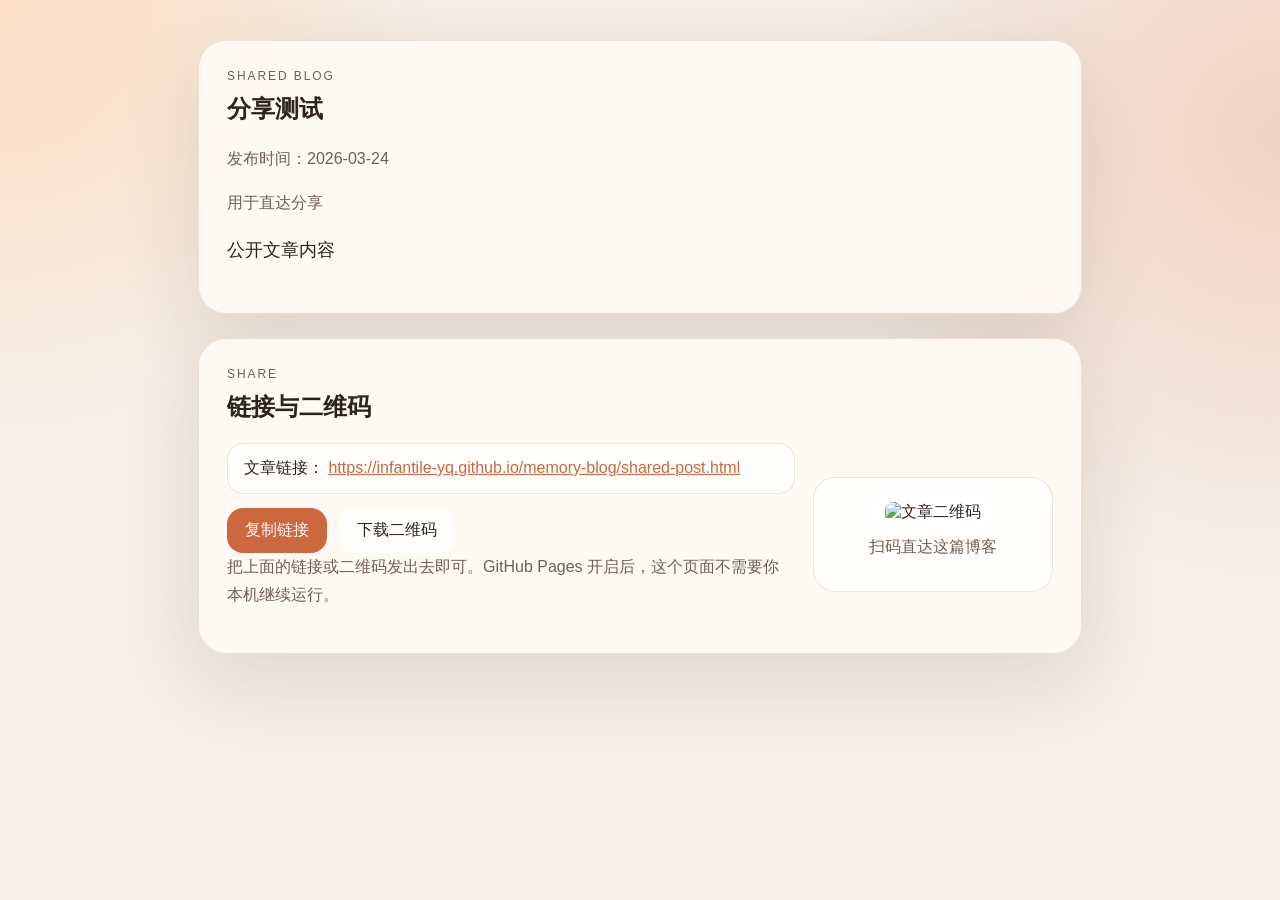
==== shared-post.html @ 6f27473a "Add shared static post page" ====
<!DOCTYPE html>
<html lang="zh-CN">
<head>
  <meta charset="UTF-8">
  <meta name="viewport" content="width=device-width, initial-scale=1.0">
  <title>分享测试</title>
  <meta name="description" content="用于直达分享">
  <style>
    :root {
      --bg: #f6efe7;
      --panel: rgba(255, 250, 245, 0.92);
      --text: #2f221c;
      --soft: #725f54;
      --accent: #cc6840;
      --line: rgba(86, 51, 31, 0.12);
      --shadow: 0 24px 80px rgba(84, 47, 26, 0.14);
    }

    * {
      box-sizing: border-box;
    }

    body {
      margin: 0;
      min-height: 100vh;
      font-family: "Microsoft YaHei", "PingFang SC", sans-serif;
      color: var(--text);
      background:
        radial-gradient(circle at top left, rgba(255, 215, 182, 0.7), transparent 28%),
        radial-gradient(circle at right 15%, rgba(224, 120, 84, 0.24), transparent 30%),
        var(--bg);
    }

    .shell {
      max-width: 920px;
      margin: 0 auto;
      padding: 40px 18px 72px;
    }

    .card {
      background: var(--panel);
      border: 1px solid var(--line);
      border-radius: 28px;
      box-shadow: var(--shadow);
      backdrop-filter: blur(14px);
    }

    .hero,
    .share {
      padding: 28px;
      margin-bottom: 24px;
    }

    .eyebrow {
      margin: 0 0 10px;
      letter-spacing: 0.16em;
      text-transform: uppercase;
      color: var(--soft);
      font-size: 12px;
    }

    h1,
    h2,
    p {
      margin-top: 0;
    }

    .meta,
    .summary,
    .copy {
      color: var(--soft);
      line-height: 1.75;
    }

    .content {
      line-height: 1.9;
      font-size: 18px;
    }

    .share-grid {
      display: grid;
      grid-template-columns: minmax(0, 1fr) 240px;
      gap: 18px;
      align-items: center;
    }

    .link-box {
      padding: 14px 16px;
      border-radius: 16px;
      background: rgba(255, 255, 255, 0.72);
      border: 1px solid var(--line);
      word-break: break-all;
      margin-bottom: 14px;
    }

    .link-box a {
      color: var(--accent);
    }

    .actions {
      display: flex;
      gap: 12px;
      flex-wrap: wrap;
    }

    button,
    .btn-link {
      border: 0;
      border-radius: 16px;
      padding: 12px 18px;
      cursor: pointer;
      font: inherit;
      text-decoration: none;
    }

    .primary {
      background: var(--accent);
      color: #fffaf5;
    }

    .secondary {
      background: rgba(255, 255, 255, 0.76);
      color: var(--text);
    }

    .qr-panel {
      padding: 14px;
      border-radius: 22px;
      background: rgba(255, 255, 255, 0.62);
      border: 1px solid var(--line);
      text-align: center;
    }

    .qr-panel img {
      width: 100%;
      max-width: 210px;
      border-radius: 18px;
      background: #fff;
      padding: 10px;
    }

    @media (max-width: 760px) {
      .share-grid {
        grid-template-columns: 1fr;
      }

      .hero,
      .share {
        padding: 22px;
      }
    }
  </style>
</head>
<body>
  <main class="shell">
    <article class="card hero">
      <p class="eyebrow">Shared Blog</p>
      <h1>分享测试</h1>
      <p class="meta">发布时间：2026-03-24</p>
      <p class="summary">用于直达分享</p>
      <div class="content">
        <p>公开文章内容</p>
      </div>
    </article>

    <section class="card share">
      <p class="eyebrow">Share</p>
      <h2>链接与二维码</h2>
      <div class="share-grid">
        <div>
          <div class="link-box">
            文章链接：
            <a id="post-link" href="https://infantile-yq.github.io/memory-blog/shared-post.html" target="_blank" rel="noreferrer">
              https://infantile-yq.github.io/memory-blog/shared-post.html
            </a>
          </div>
          <div class="actions">
            <button class="primary" id="copy-link-btn" type="button">复制链接</button>
            <a class="btn-link secondary" id="download-qr-btn" href="https://api.qrserver.com/v1/create-qr-code/?size=1200x1200&data=https%3A%2F%2Finfantile-yq.github.io%2Fmemory-blog%2Fshared-post.html" download="shared-post-qr.png">下载二维码</a>
          </div>
          <p class="copy">把上面的链接或二维码发出去即可。GitHub Pages 开启后，这个页面不需要你本机继续运行。</p>
        </div>
        <div class="qr-panel">
          <img src="https://api.qrserver.com/v1/create-qr-code/?size=400x400&data=https%3A%2F%2Finfantile-yq.github.io%2Fmemory-blog%2Fshared-post.html" alt="文章二维码">
          <p class="copy">扫码直达这篇博客</p>
        </div>
      </div>
    </section>
  </main>

  <script>
    document.getElementById("copy-link-btn").addEventListener("click", async () => {
      const link = document.getElementById("post-link").href;
      try {
        await navigator.clipboard.writeText(link);
        alert("文章链接已复制");
      } catch (error) {
        window.prompt("复制下面的链接", link);
      }
    });
  </script>
</body>
</html>
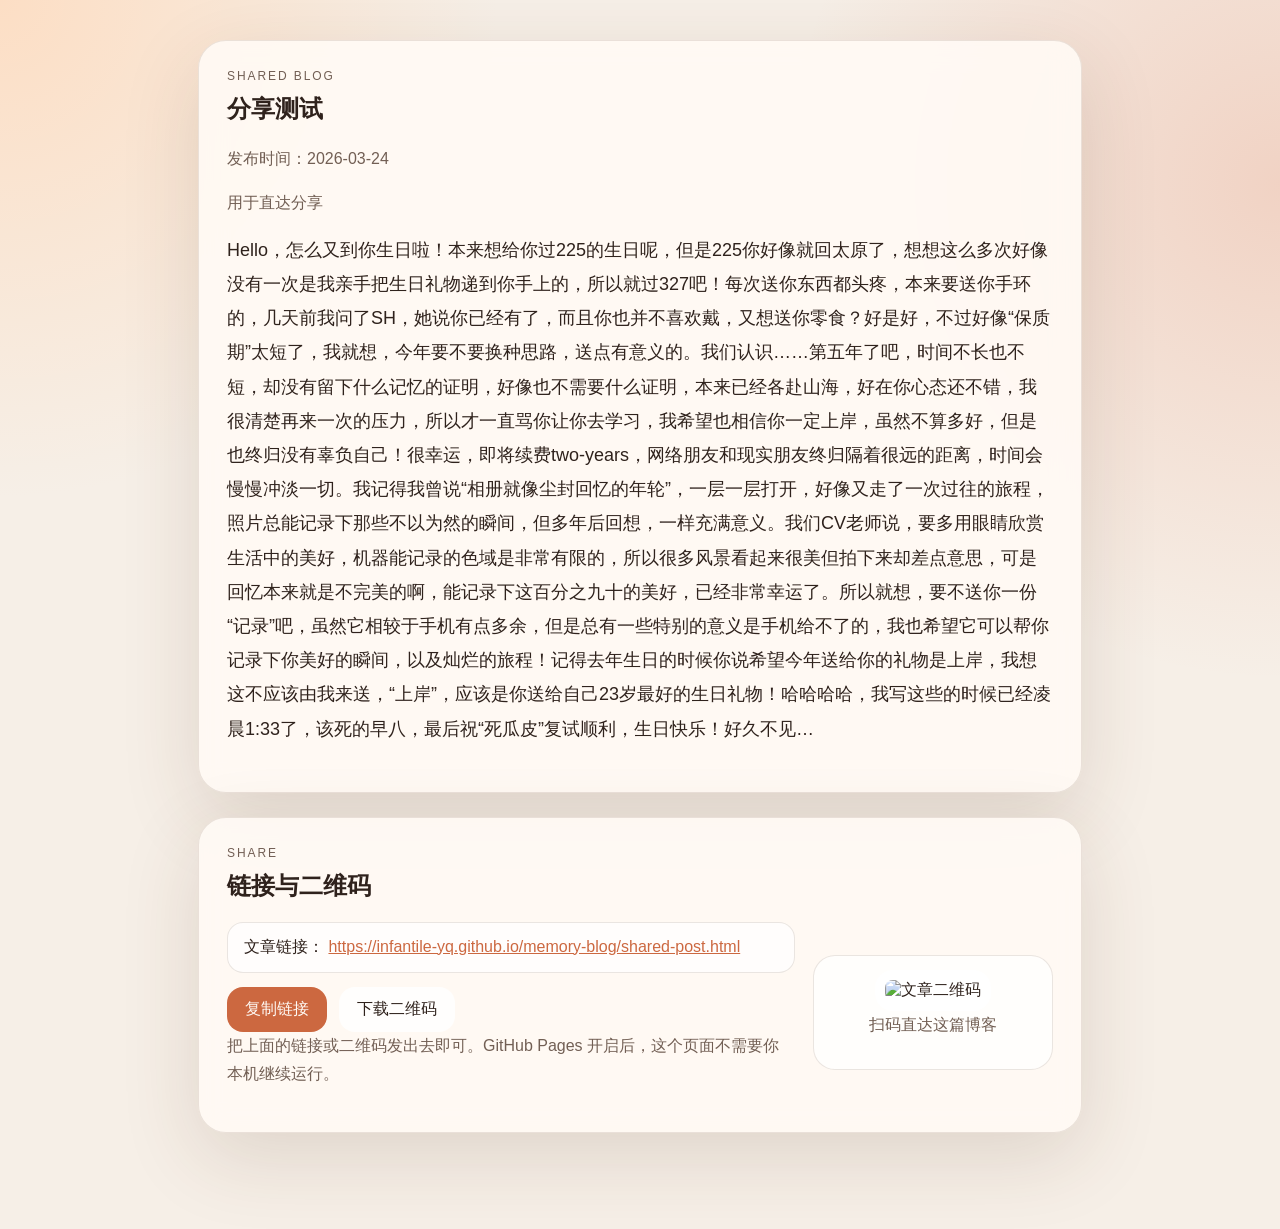
==== commit c1e07767: "Update shared-post.html" ====
--- a/shared-post.html
+++ b/shared-post.html
@@ -3,8 +3,8 @@
 <head>
   <meta charset="UTF-8">
   <meta name="viewport" content="width=device-width, initial-scale=1.0">
-  <title>分享测试</title>
-  <meta name="description" content="用于直达分享">
+  <title>冯惠敏同学：</title>
+  <meta name="description" content="生日快乐！">
   <style>
     :root {
       --bg: #f6efe7;
@@ -159,7 +159,7 @@
       <p class="meta">发布时间：2026-03-24</p>
       <p class="summary">用于直达分享</p>
       <div class="content">
-        <p>公开文章内容</p>
+        <p>Hello，怎么又到你生日啦！本来想给你过225的生日呢，但是225你好像就回太原了，想想这么多次好像没有一次是我亲手把生日礼物递到你手上的，所以就过327吧！每次送你东西都头疼，本来要送你手环的，几天前我问了SH，她说你已经有了，而且你也并不喜欢戴，又想送你零食？好是好，不过好像“保质期”太短了，我就想，今年要不要换种思路，送点有意义的。我们认识……第五年了吧，时间不长也不短，却没有留下什么记忆的证明，好像也不需要什么证明，本来已经各赴山海，好在你心态还不错，我很清楚再来一次的压力，所以才一直骂你让你去学习，我希望也相信你一定上岸，虽然不算多好，但是也终归没有辜负自己！很幸运，即将续费two-years，网络朋友和现实朋友终归隔着很远的距离，时间会慢慢冲淡一切。我记得我曾说“相册就像尘封回忆的年轮”，一层一层打开，好像又走了一次过往的旅程，照片总能记录下那些不以为然的瞬间，但多年后回想，一样充满意义。我们CV老师说，要多用眼睛欣赏生活中的美好，机器能记录的色域是非常有限的，所以很多风景看起来很美但拍下来却差点意思，可是回忆本来就是不完美的啊，能记录下这百分之九十的美好，已经非常幸运了。所以就想，要不送你一份“记录”吧，虽然它相较于手机有点多余，但是总有一些特别的意义是手机给不了的，我也希望它可以帮你记录下你美好的瞬间，以及灿烂的旅程！记得去年生日的时候你说希望今年送给你的礼物是上岸，我想这不应该由我来送，“上岸”，应该是你送给自己23岁最好的生日礼物！哈哈哈哈，我写这些的时候已经凌晨1:33了，该死的早八，最后祝“死瓜皮”复试顺利，生日快乐！好久不见…</p>
       </div>
     </article>
 
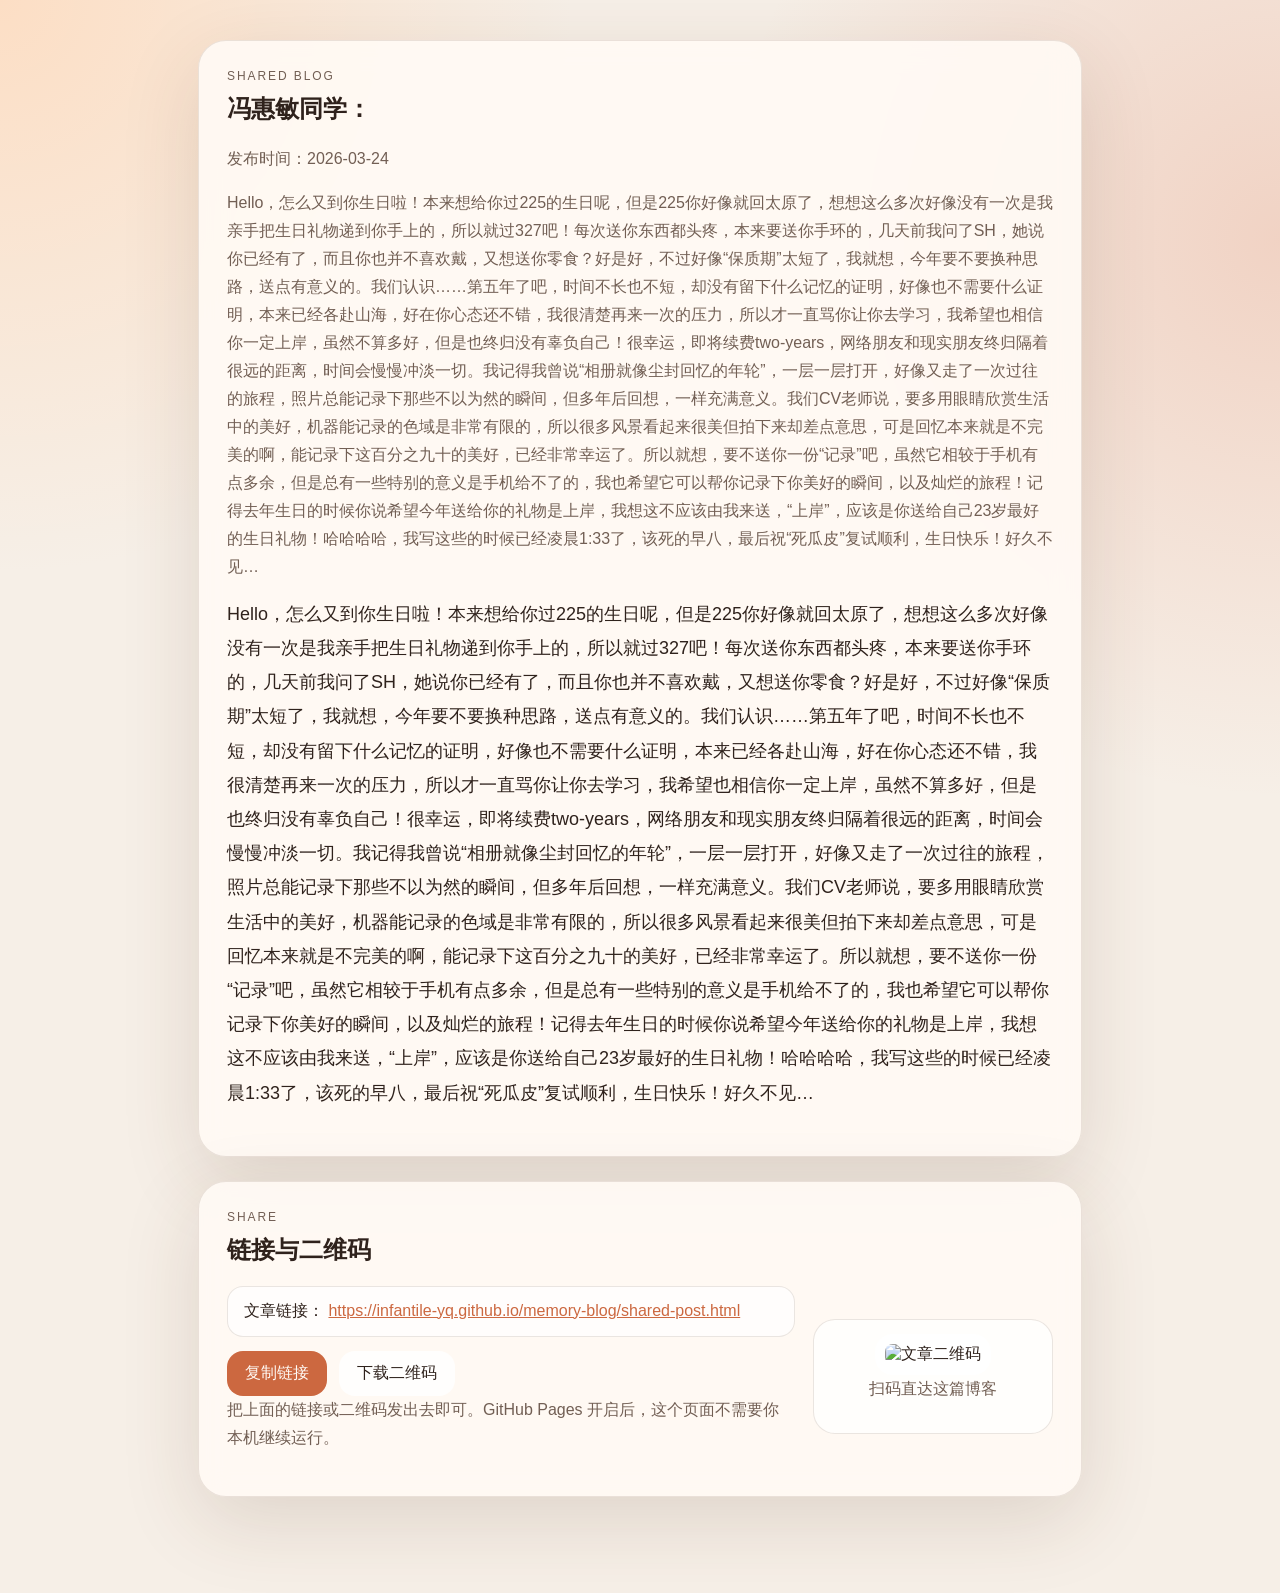
==== commit baccfd94: "Update shared-post.html" ====
--- a/shared-post.html
+++ b/shared-post.html
@@ -155,9 +155,9 @@
   <main class="shell">
     <article class="card hero">
       <p class="eyebrow">Shared Blog</p>
-      <h1>分享测试</h1>
+      <h1>冯惠敏同学：</h1>
       <p class="meta">发布时间：2026-03-24</p>
-      <p class="summary">用于直达分享</p>
+      <p class="summary">Hello，怎么又到你生日啦！本来想给你过225的生日呢，但是225你好像就回太原了，想想这么多次好像没有一次是我亲手把生日礼物递到你手上的，所以就过327吧！每次送你东西都头疼，本来要送你手环的，几天前我问了SH，她说你已经有了，而且你也并不喜欢戴，又想送你零食？好是好，不过好像“保质期”太短了，我就想，今年要不要换种思路，送点有意义的。我们认识……第五年了吧，时间不长也不短，却没有留下什么记忆的证明，好像也不需要什么证明，本来已经各赴山海，好在你心态还不错，我很清楚再来一次的压力，所以才一直骂你让你去学习，我希望也相信你一定上岸，虽然不算多好，但是也终归没有辜负自己！很幸运，即将续费two-years，网络朋友和现实朋友终归隔着很远的距离，时间会慢慢冲淡一切。我记得我曾说“相册就像尘封回忆的年轮”，一层一层打开，好像又走了一次过往的旅程，照片总能记录下那些不以为然的瞬间，但多年后回想，一样充满意义。我们CV老师说，要多用眼睛欣赏生活中的美好，机器能记录的色域是非常有限的，所以很多风景看起来很美但拍下来却差点意思，可是回忆本来就是不完美的啊，能记录下这百分之九十的美好，已经非常幸运了。所以就想，要不送你一份“记录”吧，虽然它相较于手机有点多余，但是总有一些特别的意义是手机给不了的，我也希望它可以帮你记录下你美好的瞬间，以及灿烂的旅程！记得去年生日的时候你说希望今年送给你的礼物是上岸，我想这不应该由我来送，“上岸”，应该是你送给自己23岁最好的生日礼物！哈哈哈哈，我写这些的时候已经凌晨1:33了，该死的早八，最后祝“死瓜皮”复试顺利，生日快乐！好久不见…</p>
       <div class="content">
         <p>Hello，怎么又到你生日啦！本来想给你过225的生日呢，但是225你好像就回太原了，想想这么多次好像没有一次是我亲手把生日礼物递到你手上的，所以就过327吧！每次送你东西都头疼，本来要送你手环的，几天前我问了SH，她说你已经有了，而且你也并不喜欢戴，又想送你零食？好是好，不过好像“保质期”太短了，我就想，今年要不要换种思路，送点有意义的。我们认识……第五年了吧，时间不长也不短，却没有留下什么记忆的证明，好像也不需要什么证明，本来已经各赴山海，好在你心态还不错，我很清楚再来一次的压力，所以才一直骂你让你去学习，我希望也相信你一定上岸，虽然不算多好，但是也终归没有辜负自己！很幸运，即将续费two-years，网络朋友和现实朋友终归隔着很远的距离，时间会慢慢冲淡一切。我记得我曾说“相册就像尘封回忆的年轮”，一层一层打开，好像又走了一次过往的旅程，照片总能记录下那些不以为然的瞬间，但多年后回想，一样充满意义。我们CV老师说，要多用眼睛欣赏生活中的美好，机器能记录的色域是非常有限的，所以很多风景看起来很美但拍下来却差点意思，可是回忆本来就是不完美的啊，能记录下这百分之九十的美好，已经非常幸运了。所以就想，要不送你一份“记录”吧，虽然它相较于手机有点多余，但是总有一些特别的意义是手机给不了的，我也希望它可以帮你记录下你美好的瞬间，以及灿烂的旅程！记得去年生日的时候你说希望今年送给你的礼物是上岸，我想这不应该由我来送，“上岸”，应该是你送给自己23岁最好的生日礼物！哈哈哈哈，我写这些的时候已经凌晨1:33了，该死的早八，最后祝“死瓜皮”复试顺利，生日快乐！好久不见…</p>
       </div>
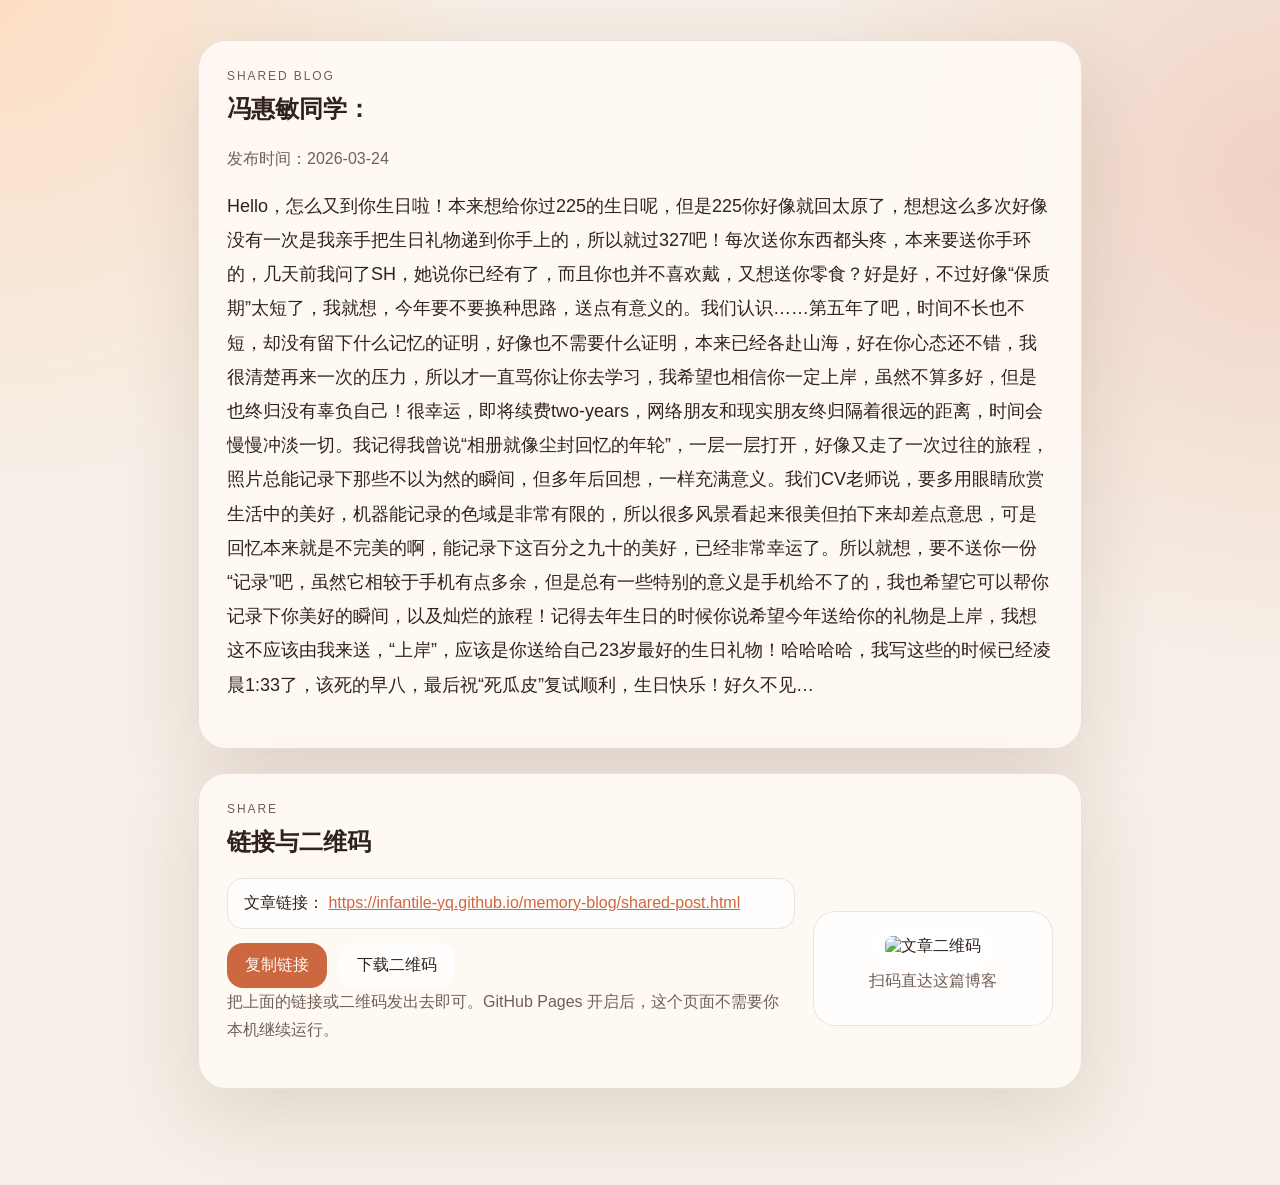
==== commit 8a6d04f6: "Update shared-post.html" ====
--- a/shared-post.html
+++ b/shared-post.html
@@ -157,7 +157,7 @@
       <p class="eyebrow">Shared Blog</p>
       <h1>冯惠敏同学：</h1>
       <p class="meta">发布时间：2026-03-24</p>
-      <p class="summary">Hello，怎么又到你生日啦！本来想给你过225的生日呢，但是225你好像就回太原了，想想这么多次好像没有一次是我亲手把生日礼物递到你手上的，所以就过327吧！每次送你东西都头疼，本来要送你手环的，几天前我问了SH，她说你已经有了，而且你也并不喜欢戴，又想送你零食？好是好，不过好像“保质期”太短了，我就想，今年要不要换种思路，送点有意义的。我们认识……第五年了吧，时间不长也不短，却没有留下什么记忆的证明，好像也不需要什么证明，本来已经各赴山海，好在你心态还不错，我很清楚再来一次的压力，所以才一直骂你让你去学习，我希望也相信你一定上岸，虽然不算多好，但是也终归没有辜负自己！很幸运，即将续费two-years，网络朋友和现实朋友终归隔着很远的距离，时间会慢慢冲淡一切。我记得我曾说“相册就像尘封回忆的年轮”，一层一层打开，好像又走了一次过往的旅程，照片总能记录下那些不以为然的瞬间，但多年后回想，一样充满意义。我们CV老师说，要多用眼睛欣赏生活中的美好，机器能记录的色域是非常有限的，所以很多风景看起来很美但拍下来却差点意思，可是回忆本来就是不完美的啊，能记录下这百分之九十的美好，已经非常幸运了。所以就想，要不送你一份“记录”吧，虽然它相较于手机有点多余，但是总有一些特别的意义是手机给不了的，我也希望它可以帮你记录下你美好的瞬间，以及灿烂的旅程！记得去年生日的时候你说希望今年送给你的礼物是上岸，我想这不应该由我来送，“上岸”，应该是你送给自己23岁最好的生日礼物！哈哈哈哈，我写这些的时候已经凌晨1:33了，该死的早八，最后祝“死瓜皮”复试顺利，生日快乐！好久不见…</p>
+
       <div class="content">
         <p>Hello，怎么又到你生日啦！本来想给你过225的生日呢，但是225你好像就回太原了，想想这么多次好像没有一次是我亲手把生日礼物递到你手上的，所以就过327吧！每次送你东西都头疼，本来要送你手环的，几天前我问了SH，她说你已经有了，而且你也并不喜欢戴，又想送你零食？好是好，不过好像“保质期”太短了，我就想，今年要不要换种思路，送点有意义的。我们认识……第五年了吧，时间不长也不短，却没有留下什么记忆的证明，好像也不需要什么证明，本来已经各赴山海，好在你心态还不错，我很清楚再来一次的压力，所以才一直骂你让你去学习，我希望也相信你一定上岸，虽然不算多好，但是也终归没有辜负自己！很幸运，即将续费two-years，网络朋友和现实朋友终归隔着很远的距离，时间会慢慢冲淡一切。我记得我曾说“相册就像尘封回忆的年轮”，一层一层打开，好像又走了一次过往的旅程，照片总能记录下那些不以为然的瞬间，但多年后回想，一样充满意义。我们CV老师说，要多用眼睛欣赏生活中的美好，机器能记录的色域是非常有限的，所以很多风景看起来很美但拍下来却差点意思，可是回忆本来就是不完美的啊，能记录下这百分之九十的美好，已经非常幸运了。所以就想，要不送你一份“记录”吧，虽然它相较于手机有点多余，但是总有一些特别的意义是手机给不了的，我也希望它可以帮你记录下你美好的瞬间，以及灿烂的旅程！记得去年生日的时候你说希望今年送给你的礼物是上岸，我想这不应该由我来送，“上岸”，应该是你送给自己23岁最好的生日礼物！哈哈哈哈，我写这些的时候已经凌晨1:33了，该死的早八，最后祝“死瓜皮”复试顺利，生日快乐！好久不见…</p>
       </div>
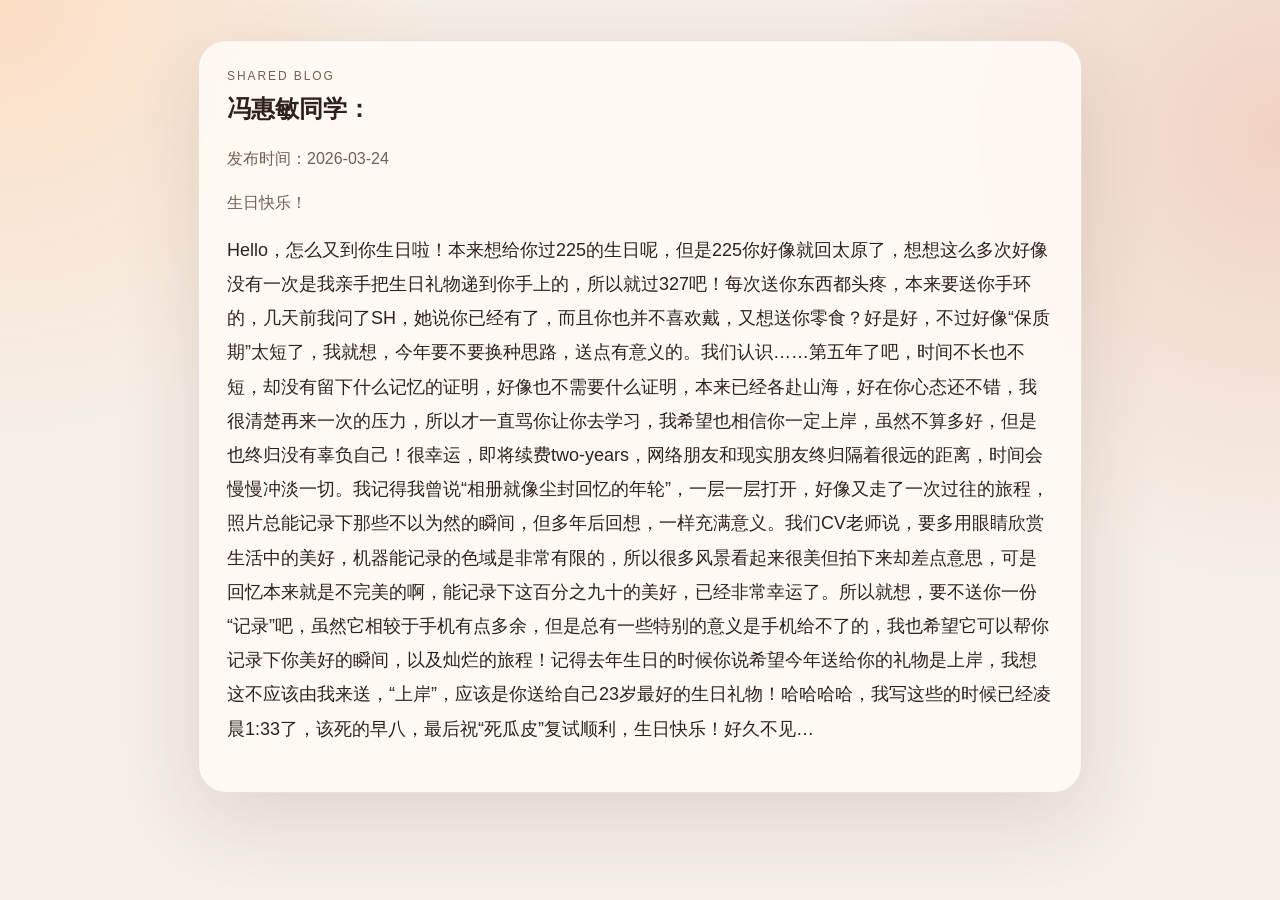
==== commit 7c7707a2: "Update shared-post.html" ====
--- a/shared-post.html
+++ b/shared-post.html
@@ -11,7 +11,6 @@
       --panel: rgba(255, 250, 245, 0.92);
       --text: #2f221c;
       --soft: #725f54;
-      --accent: #cc6840;
       --line: rgba(86, 51, 31, 0.12);
       --shadow: 0 24px 80px rgba(84, 47, 26, 0.14);
     }
@@ -45,10 +44,8 @@
       backdrop-filter: blur(14px);
     }
 
-    .hero,
-    .share {
+    .hero {
       padding: 28px;
-      margin-bottom: 24px;
     }
 
     .eyebrow {
@@ -60,14 +57,12 @@
     }
 
     h1,
-    h2,
     p {
       margin-top: 0;
     }
 
     .meta,
-    .summary,
-    .copy {
+    .summary {
       color: var(--soft);
       line-height: 1.75;
     }
@@ -77,75 +72,8 @@
       font-size: 18px;
     }
 
-    .share-grid {
-      display: grid;
-      grid-template-columns: minmax(0, 1fr) 240px;
-      gap: 18px;
-      align-items: center;
-    }
-
-    .link-box {
-      padding: 14px 16px;
-      border-radius: 16px;
-      background: rgba(255, 255, 255, 0.72);
-      border: 1px solid var(--line);
-      word-break: break-all;
-      margin-bottom: 14px;
-    }
-
-    .link-box a {
-      color: var(--accent);
-    }
-
-    .actions {
-      display: flex;
-      gap: 12px;
-      flex-wrap: wrap;
-    }
-
-    button,
-    .btn-link {
-      border: 0;
-      border-radius: 16px;
-      padding: 12px 18px;
-      cursor: pointer;
-      font: inherit;
-      text-decoration: none;
-    }
-
-    .primary {
-      background: var(--accent);
-      color: #fffaf5;
-    }
-
-    .secondary {
-      background: rgba(255, 255, 255, 0.76);
-      color: var(--text);
-    }
-
-    .qr-panel {
-      padding: 14px;
-      border-radius: 22px;
-      background: rgba(255, 255, 255, 0.62);
-      border: 1px solid var(--line);
-      text-align: center;
-    }
-
-    .qr-panel img {
-      width: 100%;
-      max-width: 210px;
-      border-radius: 18px;
-      background: #fff;
-      padding: 10px;
-    }
-
     @media (max-width: 760px) {
-      .share-grid {
-        grid-template-columns: 1fr;
-      }
-
-      .hero,
-      .share {
+      .hero {
         padding: 22px;
       }
     }
@@ -157,47 +85,11 @@
       <p class="eyebrow">Shared Blog</p>
       <h1>冯惠敏同学：</h1>
       <p class="meta">发布时间：2026-03-24</p>
-
+      <p class="summary">生日快乐！</p>
       <div class="content">
         <p>Hello，怎么又到你生日啦！本来想给你过225的生日呢，但是225你好像就回太原了，想想这么多次好像没有一次是我亲手把生日礼物递到你手上的，所以就过327吧！每次送你东西都头疼，本来要送你手环的，几天前我问了SH，她说你已经有了，而且你也并不喜欢戴，又想送你零食？好是好，不过好像“保质期”太短了，我就想，今年要不要换种思路，送点有意义的。我们认识……第五年了吧，时间不长也不短，却没有留下什么记忆的证明，好像也不需要什么证明，本来已经各赴山海，好在你心态还不错，我很清楚再来一次的压力，所以才一直骂你让你去学习，我希望也相信你一定上岸，虽然不算多好，但是也终归没有辜负自己！很幸运，即将续费two-years，网络朋友和现实朋友终归隔着很远的距离，时间会慢慢冲淡一切。我记得我曾说“相册就像尘封回忆的年轮”，一层一层打开，好像又走了一次过往的旅程，照片总能记录下那些不以为然的瞬间，但多年后回想，一样充满意义。我们CV老师说，要多用眼睛欣赏生活中的美好，机器能记录的色域是非常有限的，所以很多风景看起来很美但拍下来却差点意思，可是回忆本来就是不完美的啊，能记录下这百分之九十的美好，已经非常幸运了。所以就想，要不送你一份“记录”吧，虽然它相较于手机有点多余，但是总有一些特别的意义是手机给不了的，我也希望它可以帮你记录下你美好的瞬间，以及灿烂的旅程！记得去年生日的时候你说希望今年送给你的礼物是上岸，我想这不应该由我来送，“上岸”，应该是你送给自己23岁最好的生日礼物！哈哈哈哈，我写这些的时候已经凌晨1:33了，该死的早八，最后祝“死瓜皮”复试顺利，生日快乐！好久不见…</p>
       </div>
     </article>
-
-    <section class="card share">
-      <p class="eyebrow">Share</p>
-      <h2>链接与二维码</h2>
-      <div class="share-grid">
-        <div>
-          <div class="link-box">
-            文章链接：
-            <a id="post-link" href="https://infantile-yq.github.io/memory-blog/shared-post.html" target="_blank" rel="noreferrer">
-              https://infantile-yq.github.io/memory-blog/shared-post.html
-            </a>
-          </div>
-          <div class="actions">
-            <button class="primary" id="copy-link-btn" type="button">复制链接</button>
-            <a class="btn-link secondary" id="download-qr-btn" href="https://api.qrserver.com/v1/create-qr-code/?size=1200x1200&data=https%3A%2F%2Finfantile-yq.github.io%2Fmemory-blog%2Fshared-post.html" download="shared-post-qr.png">下载二维码</a>
-          </div>
-          <p class="copy">把上面的链接或二维码发出去即可。GitHub Pages 开启后，这个页面不需要你本机继续运行。</p>
-        </div>
-        <div class="qr-panel">
-          <img src="https://api.qrserver.com/v1/create-qr-code/?size=400x400&data=https%3A%2F%2Finfantile-yq.github.io%2Fmemory-blog%2Fshared-post.html" alt="文章二维码">
-          <p class="copy">扫码直达这篇博客</p>
-        </div>
-      </div>
-    </section>
   </main>
-
-  <script>
-    document.getElementById("copy-link-btn").addEventListener("click", async () => {
-      const link = document.getElementById("post-link").href;
-      try {
-        await navigator.clipboard.writeText(link);
-        alert("文章链接已复制");
-      } catch (error) {
-        window.prompt("复制下面的链接", link);
-      }
-    });
-  </script>
 </body>
 </html>
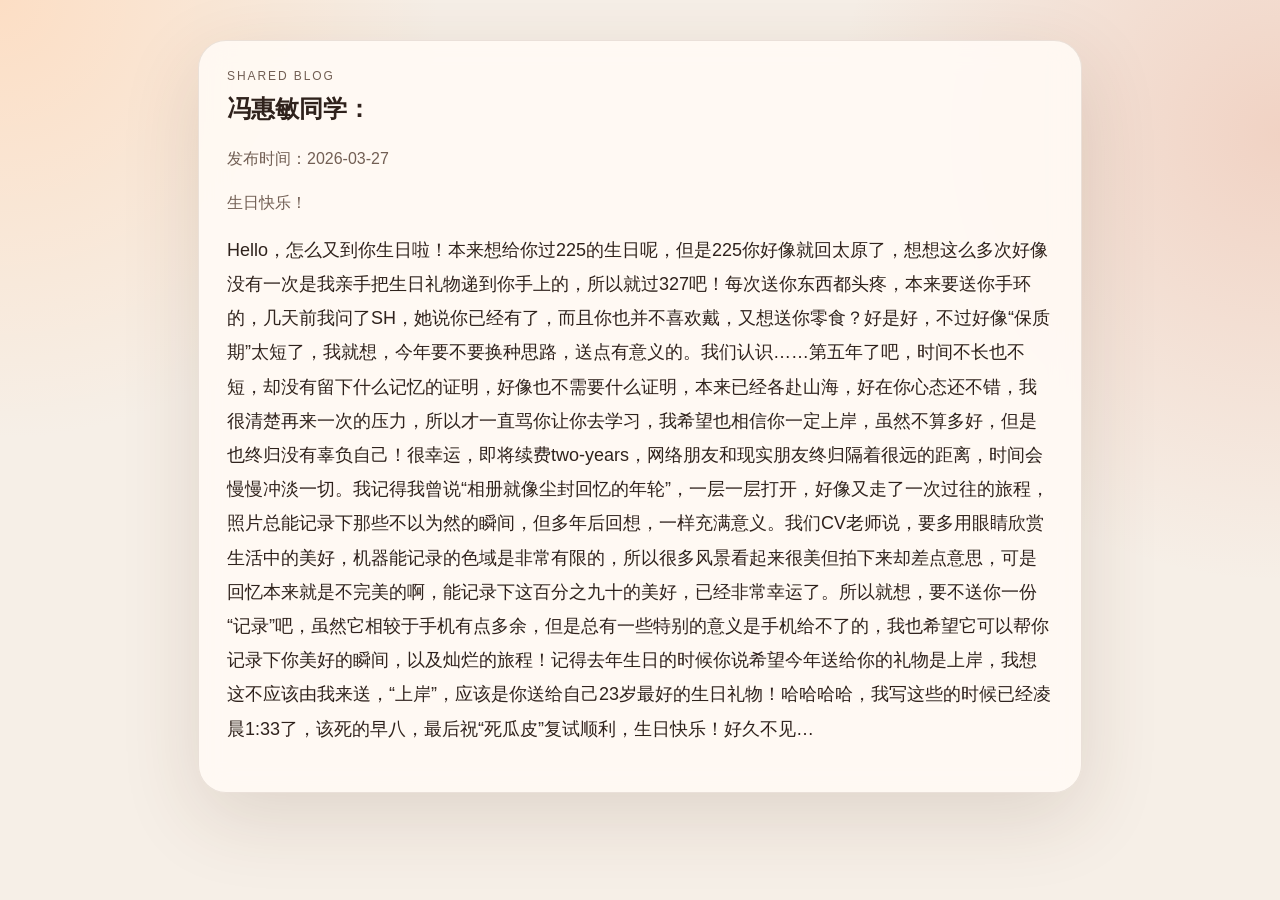
==== commit f88f55b5: "Update shared-post.html" ====
--- a/shared-post.html
+++ b/shared-post.html
@@ -84,7 +84,7 @@
     <article class="card hero">
       <p class="eyebrow">Shared Blog</p>
       <h1>冯惠敏同学：</h1>
-      <p class="meta">发布时间：2026-03-24</p>
+      <p class="meta">发布时间：2026-03-27</p>
       <p class="summary">生日快乐！</p>
       <div class="content">
         <p>Hello，怎么又到你生日啦！本来想给你过225的生日呢，但是225你好像就回太原了，想想这么多次好像没有一次是我亲手把生日礼物递到你手上的，所以就过327吧！每次送你东西都头疼，本来要送你手环的，几天前我问了SH，她说你已经有了，而且你也并不喜欢戴，又想送你零食？好是好，不过好像“保质期”太短了，我就想，今年要不要换种思路，送点有意义的。我们认识……第五年了吧，时间不长也不短，却没有留下什么记忆的证明，好像也不需要什么证明，本来已经各赴山海，好在你心态还不错，我很清楚再来一次的压力，所以才一直骂你让你去学习，我希望也相信你一定上岸，虽然不算多好，但是也终归没有辜负自己！很幸运，即将续费two-years，网络朋友和现实朋友终归隔着很远的距离，时间会慢慢冲淡一切。我记得我曾说“相册就像尘封回忆的年轮”，一层一层打开，好像又走了一次过往的旅程，照片总能记录下那些不以为然的瞬间，但多年后回想，一样充满意义。我们CV老师说，要多用眼睛欣赏生活中的美好，机器能记录的色域是非常有限的，所以很多风景看起来很美但拍下来却差点意思，可是回忆本来就是不完美的啊，能记录下这百分之九十的美好，已经非常幸运了。所以就想，要不送你一份“记录”吧，虽然它相较于手机有点多余，但是总有一些特别的意义是手机给不了的，我也希望它可以帮你记录下你美好的瞬间，以及灿烂的旅程！记得去年生日的时候你说希望今年送给你的礼物是上岸，我想这不应该由我来送，“上岸”，应该是你送给自己23岁最好的生日礼物！哈哈哈哈，我写这些的时候已经凌晨1:33了，该死的早八，最后祝“死瓜皮”复试顺利，生日快乐！好久不见…</p>
